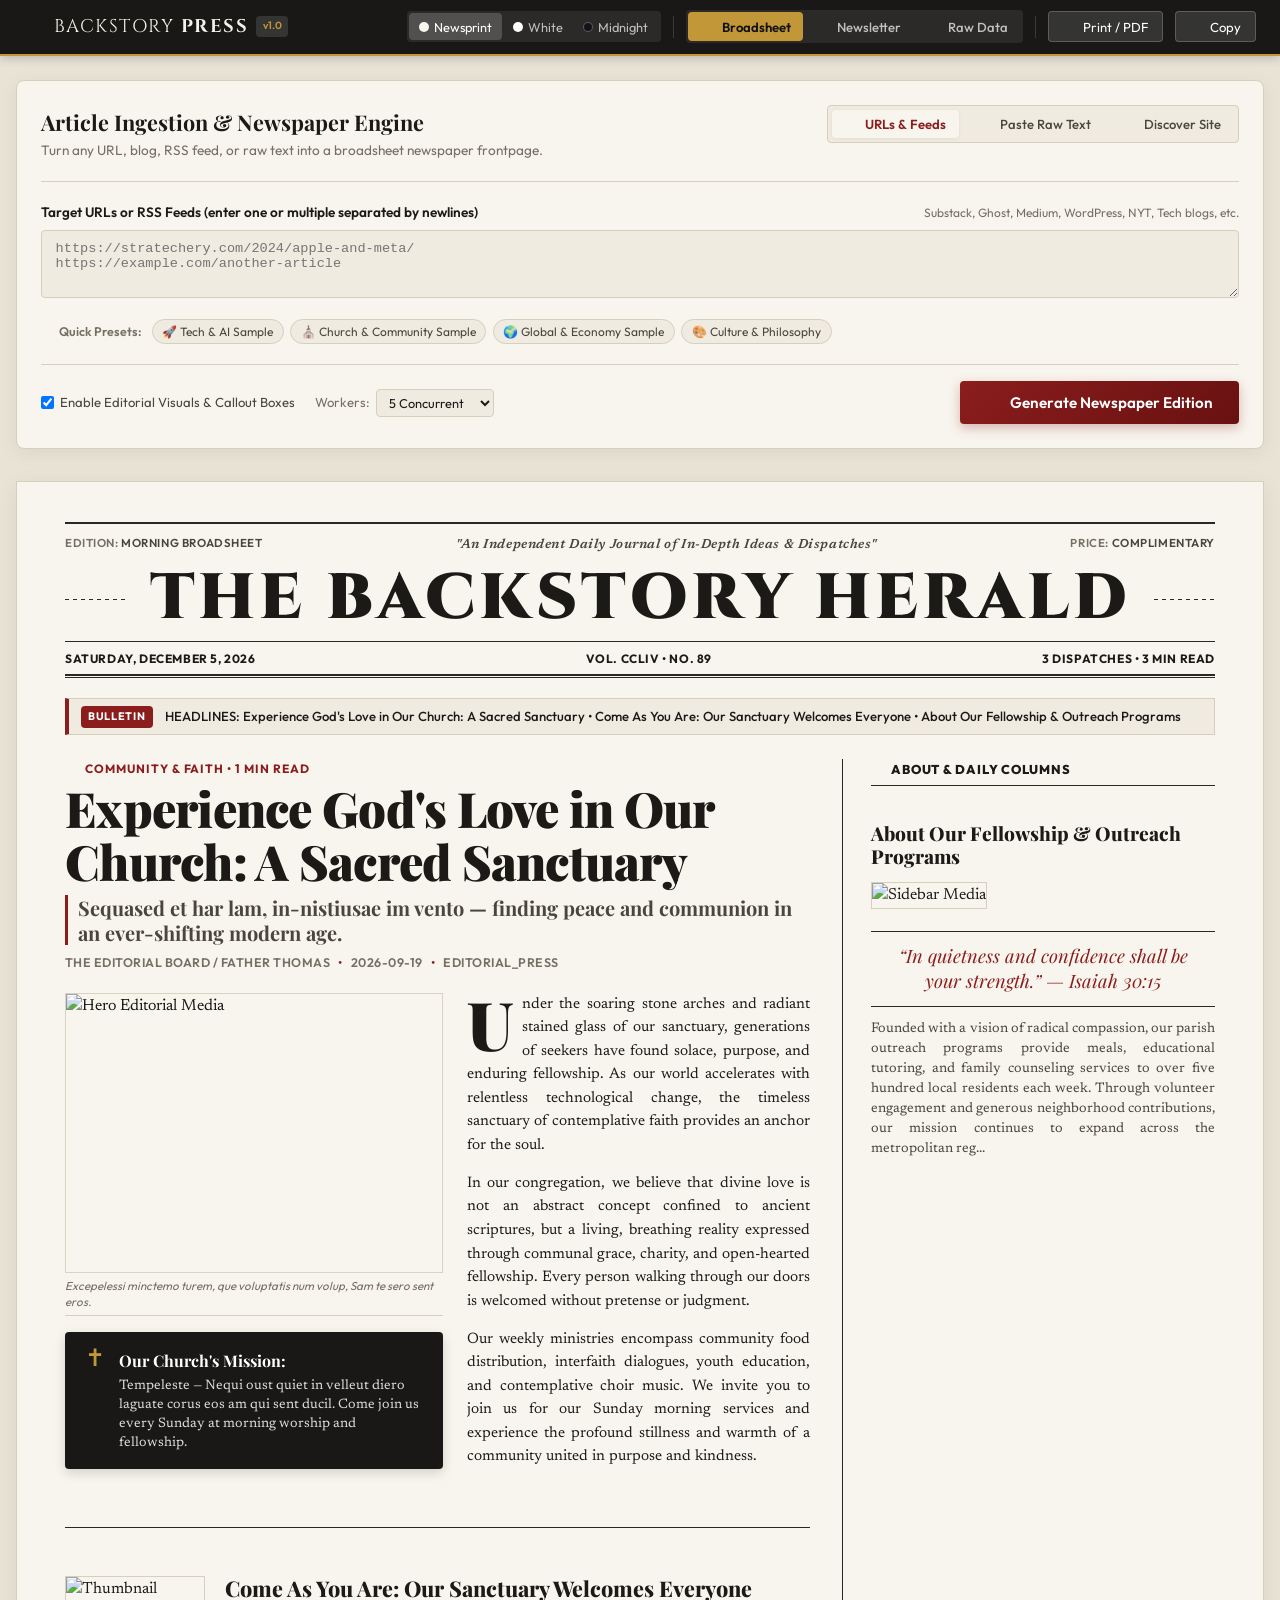
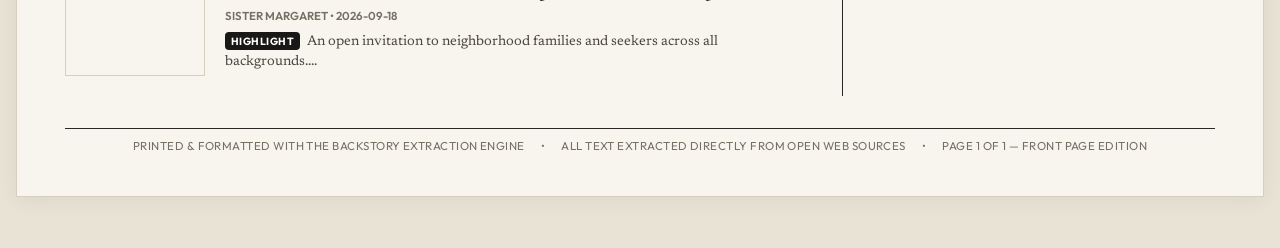
==== static/index.html @ 199c57a1 "feat: add interactive Newspaper Broadsheet & Newsletter frontend UI" ====
<!DOCTYPE html>
<html lang="en">
<head>
    <meta charset="UTF-8">
    <meta name="viewport" content="width=device-width, initial-scale=1.0">
    <title>The Backstory Chronicle — AI Newspaper & Newsletter Frontpage</title>
    
    <!-- Google Fonts for authentic broadsheet typography -->
    <link rel="preconnect" href="https://fonts.googleapis.com">
    <link rel="preconnect" href="https://fonts.gstatic.com" crossorigin>
    <link href="https://fonts.googleapis.com/css2?family=Cinzel:wght@700;900&family=Frank+Ruhl+Libre:wght@400;500;700;900&family=Newsreader:ital,opsz,wght@0,6..72,400;0,6..72,600;0,6..72,700;1,6..72,400;1,6..72,600&family=Outfit:wght@300;400;500;600;700&family=Playfair+Display:ital,wght@0,600;0,700;0,900;1,400;1,700&display=swap" rel="stylesheet">
    
    <!-- Lucide Icons -->
    <script src="https://unpkg.com/lucide@latest"></script>
    <link rel="stylesheet" href="/static/style.css">
</head>
<body class="theme-newsprint" id="appBody">

    <!-- Top Command & Settings Bar -->
    <header class="app-toolbar no-print">
        <div class="toolbar-container">
            <div class="brand">
                <i data-lucide="newspaper" class="brand-icon"></i>
                <span class="brand-title">BACKSTORY <strong>PRESS</strong></span>
                <span class="brand-badge">v1.0</span>
            </div>

            <div class="toolbar-actions">
                <!-- Theme selector -->
                <div class="theme-picker">
                    <button type="button" class="theme-btn active" data-theme="theme-newsprint" title="Classic Newsprint (Warm Paper)">
                        <span class="theme-dot newsprint-dot"></span> Newsprint
                    </button>
                    <button type="button" class="theme-btn" data-theme="theme-editorial" title="Crisp White Editorial">
                        <span class="theme-dot white-dot"></span> White
                    </button>
                    <button type="button" class="theme-btn" data-theme="theme-midnight" title="Midnight Dark Mode">
                        <span class="theme-dot dark-dot"></span> Midnight
                    </button>
                </div>

                <div class="divider-v"></div>

                <!-- View Mode Switcher -->
                <div class="view-switch-group">
                    <button type="button" class="view-tab-btn active" data-view="newspaper">
                        <i data-lucide="layout-grid"></i> Broadsheet
                    </button>
                    <button type="button" class="view-tab-btn" data-view="newsletter">
                        <i data-lucide="mail"></i> Newsletter
                    </button>
                    <button type="button" class="view-tab-btn" data-view="raw">
                        <i data-lucide="code-2"></i> Raw Data
                    </button>
                </div>

                <div class="divider-v"></div>

                <!-- Action buttons -->
                <button type="button" class="action-btn" id="printPdfBtn" title="Print or Save as PDF">
                    <i data-lucide="printer"></i> <span>Print / PDF</span>
                </button>
                <button type="button" class="action-btn" id="copyNewsletterBtn" title="Copy Newsletter HTML / Text">
                    <i data-lucide="copy"></i> <span>Copy</span>
                </button>
            </div>
        </div>
    </header>

    <!-- Main Container -->
    <main class="main-wrapper">

        <!-- Input & Control Panel -->
        <section class="input-panel no-print" id="inputPanel">
            <div class="panel-card">
                <div class="panel-header">
                    <div class="panel-title-wrap">
                        <i data-lucide="sparkles" class="accent-sparkle"></i>
                        <h2>Article Ingestion & Newspaper Engine</h2>
                        <span class="panel-subtitle">Turn any URL, blog, RSS feed, or raw text into a broadsheet newspaper frontpage.</span>
                    </div>

                    <!-- Input Mode Tabs -->
                    <div class="input-tabs">
                        <button type="button" class="input-tab active" data-input-mode="urls">
                            <i data-lucide="globe"></i> URLs & Feeds
                        </button>
                        <button type="button" class="input-tab" data-input-mode="raw">
                            <i data-lucide="file-text"></i> Paste Raw Text
                        </button>
                        <button type="button" class="input-tab" data-input-mode="site">
                            <i data-lucide="compass"></i> Discover Site
                        </button>
                    </div>
                </div>

                <!-- Tab 1: URLs & Feeds -->
                <div class="tab-content active" id="inputTab-urls">
                    <div class="url-input-box">
                        <label for="urlInput" class="form-label">
                            <span>Target URLs or RSS Feeds (enter one or multiple separated by newlines)</span>
                            <span class="label-hint">Substack, Ghost, Medium, WordPress, NYT, Tech blogs, etc.</span>
                        </label>
                        <textarea id="urlInput" rows="3" placeholder="https://stratechery.com/2024/apple-and-meta/&#10;https://example.com/another-article" class="form-textarea font-mono"></textarea>
                    </div>

                    <!-- Quick Sample Presets -->
                    <div class="presets-row">
                        <span class="presets-label"><i data-lucide="zap"></i> Quick Presets:</span>
                        <div class="preset-chips">
                            <button type="button" class="preset-chip" data-preset="tech">
                                🚀 Tech & AI Sample
                            </button>
                            <button type="button" class="preset-chip" data-preset="church">
                                ⛪ Church & Community Sample
                            </button>
                            <button type="button" class="preset-chip" data-preset="world">
                                🌍 Global & Economy Sample
                            </button>
                            <button type="button" class="preset-chip" data-preset="culture">
                                🎨 Culture & Philosophy
                            </button>
                        </div>
                    </div>
                </div>

                <!-- Tab 2: Raw Text Ingestion -->
                <div class="tab-content" id="inputTab-raw">
                    <div class="raw-fields-grid">
                        <div class="form-group">
                            <label for="rawTitle" class="form-label">Article Headline</label>
                            <input type="text" id="rawTitle" class="form-input" placeholder="e.g. Experience God's Love in Our Church: A New Beginning">
                        </div>
                        <div class="form-group">
                            <label for="rawAuthor" class="form-label">Author / Byline</label>
                            <input type="text" id="rawAuthor" class="form-input" placeholder="e.g. Elena Rostova / The Wire">
                        </div>
                    </div>
                    <div class="form-group">
                        <label for="rawBody" class="form-label">Article Body / Text Collected</label>
                        <textarea id="rawBody" rows="5" placeholder="Paste your collected text, draft, transcript, or newsletter excerpt here..." class="form-textarea"></textarea>
                    </div>
                </div>

                <!-- Tab 3: Site Discovery -->
                <div class="tab-content" id="inputTab-site">
                    <div class="form-group">
                        <label for="siteUrlInput" class="form-label">
                            <span>Blog, Publication, or News Homepage URL</span>
                            <span class="label-hint">We'll automatically discover all articles via RSS or homepage links.</span>
                        </label>
                        <div class="input-with-button">
                            <input type="url" id="siteUrlInput" class="form-input" placeholder="https://news.ycombinator.com or https://techcrunch.com">
                            <select id="siteTypeSelect" class="form-select">
                                <option value="website">Direct Website Scan</option>
                                <option value="rss">RSS / Atom Feed</option>
                            </select>
                        </div>
                    </div>
                </div>

                <!-- Processing Footer Bar -->
                <div class="panel-footer">
                    <div class="footer-options">
                        <label class="checkbox-label" title="Extract hero and illustration elements for layout">
                            <input type="checkbox" id="generateVisualsCheck" checked>
                            <span>Enable Editorial Visuals &amp; Callout Boxes</span>
                        </label>
                        <label class="checkbox-label" title="Use concurrent fetching workers">
                            <span class="opt-label">Workers:</span>
                            <select id="concurrencySelect" class="form-select-sm">
                                <option value="3">3 Concurrent</option>
                                <option value="5" selected>5 Concurrent</option>
                                <option value="10">10 Concurrent</option>
                            </select>
                        </label>
                    </div>

                    <button type="button" class="btn-primary" id="processBtn">
                        <i data-lucide="play" class="btn-icon"></i>
                        <span>Generate Newspaper Edition</span>
                    </button>
                </div>

                <!-- Progress / Status Bar -->
                <div class="progress-container" id="progressContainer" style="display: none;">
                    <div class="progress-bar-wrap">
                        <div class="progress-bar-fill" id="progressBarFill"></div>
                    </div>
                    <div class="progress-status">
                        <span id="progressStatusText"><i data-lucide="loader-2" class="spin"></i> Fetching and extracting articles...</span>
                        <span id="progressPercentText" class="font-mono">0%</span>
                    </div>
                </div>
            </div>
        </section>

        <!-- Dynamic Output Container -->
        <div id="outputContainer">

            <!-- VIEW 1: NEWSPAPER BROADSHEET (Default) -->
            <section class="newspaper-page" id="newspaperView">

                <!-- Masthead / Header -->
                <header class="newspaper-masthead">
                    <div class="masthead-top-rule"></div>
                    
                    <div class="masthead-meta-top">
                        <div class="meta-item">
                            <span class="label">EDITION:</span> <span id="mastheadEdition">MORNING BROADSHEET</span>
                        </div>
                        <div class="meta-item center-quote">
                            <span id="mastheadMotto">"An Independent Daily Journal of In-Depth Ideas &amp; Dispatches"</span>
                        </div>
                        <div class="meta-item text-right">
                            <span class="label">PRICE:</span> <span>COMPLIMENTARY</span>
                        </div>
                    </div>

                    <div class="masthead-title-wrap">
                        <div class="masthead-side-ornament left"></div>
                        <h1 class="masthead-title" id="mastheadTitle">THE BACKSTORY HERALD</h1>
                        <div class="masthead-side-ornament right"></div>
                    </div>

                    <div class="masthead-meta-bottom">
                        <div class="meta-left">
                            <span id="currentDateDisplay">SATURDAY, SEPTEMBER 19, 2026</span>
                        </div>
                        <div class="meta-center">
                            <span>VOL. CCLIV • NO. 89</span>
                        </div>
                        <div class="meta-right">
                            <span id="articleCountBadge">3 DISPATCHES</span> • <span id="readingTimeDisplay">6 MIN READ</span>
                        </div>
                    </div>

                    <div class="masthead-bottom-double-rule"></div>
                </header>

                <!-- News Ticker / Lead Flash Bar -->
                <div class="ticker-bar" id="newsTickerBar">
                    <span class="ticker-tag">BULLETIN</span>
                    <div class="ticker-content" id="tickerText">
                        AI content extraction pipeline ready • Multi-strategy fallbacks active • Substack, Ghost, Trafilatura &amp; BS4 enabled.
                    </div>
                </div>

                <!-- Newspaper Grid Layout (Inspired by User Broadhseet Reference) -->
                <div class="broadsheet-grid" id="broadsheetGrid">
                    <!-- Dynamic broadsheet content inserted via JS -->
                </div>

                <!-- Newspaper Footer -->
                <footer class="newspaper-footer">
                    <div class="footer-rule"></div>
                    <div class="footer-content">
                        <span>Printed &amp; Formatted with the Backstory Extraction Engine</span>
                        <span>•</span>
                        <span>All text extracted directly from open web sources</span>
                        <span>•</span>
                        <span>Page 1 of 1 — Front Page Edition</span>
                    </div>
                </footer>
            </section>

            <!-- VIEW 2: NEWSLETTER VIEW (Modern Substack / Morning Brew Style) -->
            <section class="newsletter-page" id="newsletterView" style="display: none;">
                <div class="newsletter-card">
                    <header class="newsletter-header">
                        <div class="newsletter-badge">THE DAILY NEWSLETTER BRIEF</div>
                        <h1 class="newsletter-title" id="newsletterMastheadTitle">Backstory Morning Dispatch</h1>
                        <p class="newsletter-date" id="newsletterDateDisplay">September 19, 2026 • Curated Executive Edition</p>
                        <div class="newsletter-divider"></div>
                    </header>

                    <!-- Newsletter Executive Summary Box -->
                    <div class="newsletter-exec-summary" id="newsletterExecSummary">
                        <h3><i data-lucide="zap"></i> Executive Takeaways</h3>
                        <ul id="execSummaryList">
                            <li>Multi-article synthesis formatted for high-efficiency reading.</li>
                            <li>Instant access to primary text sources and author perspectives.</li>
                        </ul>
                    </div>

                    <!-- Newsletter Articles List -->
                    <div class="newsletter-articles" id="newsletterArticlesList">
                        <!-- Dynamic newsletter items inserted via JS -->
                    </div>
                </div>
            </section>

            <!-- VIEW 3: RAW DATA / DEVELOPER VIEW -->
            <section class="raw-data-page" id="rawDataView" style="display: none;">
                <div class="raw-card">
                    <div class="raw-header">
                        <div class="raw-title-wrap">
                            <i data-lucide="database"></i>
                            <h3>Extracted JSON Payload &amp; Telemetry</h3>
                        </div>
                        <button type="button" class="btn-sm" id="copyJsonBtn">
                            <i data-lucide="clipboard"></i> Copy JSON
                        </button>
                    </div>
                    <pre class="json-display" id="rawJsonDisplay"><code>// Run extraction to see JSON output</code></pre>
                </div>
            </section>

        </div>
    </main>

    <!-- Focused Article Reading Modal -->
    <div class="reader-modal-overlay" id="readerModal" style="display: none;">
        <div class="reader-modal-card">
            <header class="reader-modal-header">
                <div class="reader-tags">
                    <span class="badge badge-category" id="modalCategory">General</span>
                    <span class="badge badge-source" id="modalSourceBadge">Direct</span>
                </div>
                <div class="reader-controls">
                    <button type="button" class="icon-btn" id="ttsAudioBtn" title="Listen to Article (Audio)">
                        <i data-lucide="volume-2"></i>
                    </button>
                    <button type="button" class="icon-btn" id="zoomInBtn" title="Increase Font Size">
                        <i data-lucide="type"></i>+
                    </button>
                    <button type="button" class="icon-btn" id="closeReaderBtn" title="Close">
                        <i data-lucide="x"></i>
                    </button>
                </div>
            </header>

            <div class="reader-modal-body" id="readerModalContent">
                <h1 class="reader-title" id="modalTitle">Article Headline</h1>
                <div class="reader-byline" id="modalByline">By Author • Published Date</div>
                <div class="reader-divider"></div>
                <div class="reader-prose" id="modalText">
                    Article text goes here...
                </div>
            </div>

            <footer class="reader-modal-footer">
                <a href="#" target="_blank" rel="noopener noreferrer" class="source-link" id="modalOriginalLink">
                    <i data-lucide="external-link"></i> View Original Source
                </a>
                <button type="button" class="btn-secondary" id="modalCopyBtn">
                    <i data-lucide="copy"></i> Copy Article Text
                </button>
            </footer>
        </div>
    </div>

    <!-- Toast Notifications -->
    <div class="toast-container" id="toastContainer"></div>

    <script src="/static/app.js"></script>
    <script>
        // Initialize Lucide icons
        lucide.createIcons();
    </script>
</body>
</html>
---- static/style.css ----
/* ==========================================================================
   THE BACKSTORY CHRONICLE — STYLESHEET
   Authentic Broadsheet Newspaper & Newsletter Presentation Engine
   ========================================================================== */

:root {
    /* Color Tokens - Newsprint Warm Theme (Default) */
    --bg-page: #e8e3d5;
    --bg-paper: #f8f5ee;
    --bg-paper-alt: #f0ebe0;
    --ink-primary: #1c1a17;
    --ink-secondary: #4a463f;
    --ink-muted: #756f64;
    --ink-accent: #8b1d1d; /* Editorial Crimson */
    --rule-color: #2b2723;
    --rule-light: #d6cfbe;
    --box-dark-bg: #191816;
    --box-dark-text: #f5f2eb;
    --accent-gold: #c29738;
    --card-shadow: 0 4px 20px rgba(0, 0, 0, 0.06);
    --border-radius-sm: 4px;
    --border-radius-md: 8px;
    --border-radius-lg: 12px;

    /* Fonts */
    --font-masthead: 'Cinzel', 'Playfair Display', Georgia, serif;
    --font-headline: 'Playfair Display', 'Frank Ruhl Libre', Georgia, serif;
    --font-editorial: 'Newsreader', 'Georgia', serif;
    --font-sans: 'Outfit', -apple-system, BlinkMacSystemFont, sans-serif;
    --font-mono: ui-monospace, SFMono-Regular, Menlo, Monaco, Consolas, monospace;
}

/* Theme: Crisp Editorial White */
body.theme-editorial {
    --bg-page: #f0f2f5;
    --bg-paper: #ffffff;
    --bg-paper-alt: #f8f9fa;
    --ink-primary: #0f172a;
    --ink-secondary: #334155;
    --ink-muted: #64748b;
    --ink-accent: #b91c1c;
    --rule-color: #0f172a;
    --rule-light: #e2e8f0;
    --box-dark-bg: #0f172a;
    --box-dark-text: #ffffff;
    --accent-gold: #d97706;
}

/* Theme: Midnight Dark Mode */
body.theme-midnight {
    --bg-page: #0b0c10;
    --bg-paper: #14161d;
    --bg-paper-alt: #1c1e26;
    --ink-primary: #f1f5f9;
    --ink-secondary: #cbd5e1;
    --ink-muted: #94a3b8;
    --ink-accent: #f87171;
    --rule-color: #475569;
    --rule-light: #2d3342;
    --box-dark-bg: #090a0f;
    --box-dark-text: #f8fafc;
    --accent-gold: #fbbf24;
}

/* Base Reset */
*, *::before, *::after {
    box-sizing: border-box;
    margin: 0;
    padding: 0;
}

body {
    font-family: var(--font-editorial);
    background-color: var(--bg-page);
    color: var(--ink-primary);
    line-height: 1.6;
    -webkit-font-smoothing: antialiased;
    min-height: 100vh;
    transition: background-color 0.25s ease, color 0.25s ease;
}

/* ==========================================================================
   APP TOOLBAR & NAVIGATION
   ========================================================================== */
.app-toolbar {
    background-color: var(--box-dark-bg);
    color: var(--box-dark-text);
    padding: 0.65rem 1.5rem;
    position: sticky;
    top: 0;
    z-index: 1000;
    box-shadow: 0 2px 10px rgba(0, 0, 0, 0.2);
    border-bottom: 2px solid var(--accent-gold);
}

.toolbar-container {
    max-width: 1400px;
    margin: 0 auto;
    display: flex;
    align-items: center;
    justify-content: space-between;
    flex-wrap: wrap;
    gap: 1rem;
}

.brand {
    display: flex;
    align-items: center;
    gap: 0.5rem;
}

.brand-icon {
    width: 22px;
    height: 22px;
    color: var(--accent-gold);
}

.brand-title {
    font-family: var(--font-masthead);
    font-size: 1.15rem;
    letter-spacing: 0.08em;
}

.brand-badge {
    font-family: var(--font-sans);
    font-size: 0.65rem;
    background-color: rgba(255, 255, 255, 0.12);
    padding: 0.15rem 0.4rem;
    border-radius: var(--border-radius-sm);
    color: var(--accent-gold);
    font-weight: 600;
}

.toolbar-actions {
    display: flex;
    align-items: center;
    gap: 0.75rem;
    flex-wrap: wrap;
}

.divider-v {
    width: 1px;
    height: 22px;
    background-color: rgba(255, 255, 255, 0.15);
}

/* Theme picker */
.theme-picker {
    display: flex;
    background-color: rgba(255, 255, 255, 0.08);
    border-radius: var(--border-radius-sm);
    padding: 2px;
}

.theme-btn {
    display: flex;
    align-items: center;
    gap: 5px;
    background: transparent;
    border: none;
    color: rgba(255, 255, 255, 0.7);
    padding: 0.35rem 0.65rem;
    font-size: 0.8rem;
    font-family: var(--font-sans);
    cursor: pointer;
    border-radius: var(--border-radius-sm);
    transition: all 0.2s ease;
}

.theme-btn.active, .theme-btn:hover {
    background-color: rgba(255, 255, 255, 0.18);
    color: #ffffff;
}

.theme-dot {
    width: 10px;
    height: 10px;
    border-radius: 50%;
    border: 1px solid rgba(255, 255, 255, 0.3);
}
.newsprint-dot { background-color: #f8f5ee; }
.white-dot { background-color: #ffffff; }
.dark-dot { background-color: #121316; }

/* View switcher */
.view-switch-group {
    display: flex;
    background-color: rgba(255, 255, 255, 0.08);
    border-radius: var(--border-radius-sm);
    padding: 2px;
}

.view-tab-btn {
    display: flex;
    align-items: center;
    gap: 6px;
    background: transparent;
    border: none;
    color: rgba(255, 255, 255, 0.7);
    padding: 0.4rem 0.8rem;
    font-size: 0.82rem;
    font-family: var(--font-sans);
    font-weight: 500;
    cursor: pointer;
    border-radius: var(--border-radius-sm);
    transition: all 0.2s ease;
}

.view-tab-btn i {
    width: 15px;
    height: 15px;
}

.view-tab-btn.active, .view-tab-btn:hover {
    background-color: var(--accent-gold);
    color: #111111;
    font-weight: 600;
}

.action-btn {
    display: flex;
    align-items: center;
    gap: 6px;
    background-color: rgba(255, 255, 255, 0.12);
    border: 1px solid rgba(255, 255, 255, 0.2);
    color: #ffffff;
    padding: 0.4rem 0.85rem;
    font-size: 0.82rem;
    font-family: var(--font-sans);
    border-radius: var(--border-radius-sm);
    cursor: pointer;
    transition: all 0.2s ease;
}

.action-btn:hover {
    background-color: rgba(255, 255, 255, 0.25);
}

.action-btn i {
    width: 15px;
    height: 15px;
}

/* ==========================================================================
   MAIN WRAPPER & INPUT CONTROL PANEL
   ========================================================================== */
.main-wrapper {
    max-width: 1400px;
    margin: 1.5rem auto;
    padding: 0 1rem;
}

.input-panel {
    margin-bottom: 2rem;
}

.panel-card {
    background-color: var(--bg-paper);
    border: 1px solid var(--rule-light);
    box-shadow: var(--card-shadow);
    border-radius: var(--border-radius-md);
    padding: 1.5rem;
}

.panel-header {
    display: flex;
    justify-content: space-between;
    align-items: flex-start;
    flex-wrap: wrap;
    gap: 1rem;
    border-bottom: 1px solid var(--rule-light);
    padding-bottom: 1rem;
    margin-bottom: 1.25rem;
}

.panel-title-wrap {
    flex: 1;
    min-width: 280px;
}

.panel-title-wrap h2 {
    font-family: var(--font-headline);
    font-size: 1.35rem;
    font-weight: 700;
    color: var(--ink-primary);
    display: flex;
    align-items: center;
    gap: 0.4rem;
}

.accent-sparkle {
    width: 20px;
    height: 20px;
    color: var(--ink-accent);
}

.panel-subtitle {
    font-family: var(--font-sans);
    font-size: 0.85rem;
    color: var(--ink-muted);
}

/* Input mode tabs */
.input-tabs {
    display: flex;
    gap: 0.5rem;
    background-color: var(--bg-paper-alt);
    padding: 4px;
    border-radius: var(--border-radius-sm);
    border: 1px solid var(--rule-light);
}

.input-tab {
    display: flex;
    align-items: center;
    gap: 6px;
    background: transparent;
    border: none;
    padding: 0.4rem 0.8rem;
    font-family: var(--font-sans);
    font-size: 0.82rem;
    font-weight: 500;
    color: var(--ink-secondary);
    border-radius: var(--border-radius-sm);
    cursor: pointer;
    transition: all 0.2s ease;
}

.input-tab i {
    width: 14px;
    height: 14px;
}

.input-tab.active {
    background-color: var(--bg-paper);
    color: var(--ink-accent);
    font-weight: 600;
    box-shadow: 0 1px 4px rgba(0, 0, 0, 0.06);
}

.tab-content {
    display: none;
}
.tab-content.active {
    display: block;
    animation: fadeIn 0.3s ease;
}

@keyframes fadeIn {
    from { opacity: 0; transform: translateY(4px); }
    to { opacity: 1; transform: translateY(0); }
}

/* Forms */
.form-group {
    margin-bottom: 1rem;
}

.form-label {
    display: flex;
    justify-content: space-between;
    align-items: center;
    font-family: var(--font-sans);
    font-size: 0.85rem;
    font-weight: 600;
    color: var(--ink-primary);
    margin-bottom: 0.4rem;
}

.label-hint {
    font-size: 0.75rem;
    font-weight: normal;
    color: var(--ink-muted);
}

.form-input, .form-textarea, .form-select {
    width: 100%;
    padding: 0.65rem 0.85rem;
    border: 1px solid var(--rule-light);
    background-color: var(--bg-paper-alt);
    color: var(--ink-primary);
    border-radius: var(--border-radius-sm);
    font-family: var(--font-editorial);
    font-size: 0.95rem;
    transition: border-color 0.2s, box-shadow 0.2s;
}

.form-input:focus, .form-textarea:focus, .form-select:focus {
    outline: none;
    border-color: var(--ink-accent);
    box-shadow: 0 0 0 2px rgba(139, 29, 29, 0.15);
}

.font-mono {
    font-family: var(--font-mono) !important;
    font-size: 0.85rem !important;
}

.raw-fields-grid {
    display: grid;
    grid-template-columns: 2fr 1fr;
    gap: 1rem;
}

@media (max-width: 640px) {
    .raw-fields-grid { grid-template-columns: 1fr; }
}

.input-with-button {
    display: flex;
    gap: 0.5rem;
}

.input-with-button .form-select {
    width: auto;
    min-width: 180px;
    font-family: var(--font-sans);
    font-size: 0.85rem;
}

/* Presets Row */
.presets-row {
    display: flex;
    align-items: center;
    gap: 0.6rem;
    margin-top: 0.75rem;
    flex-wrap: wrap;
}

.presets-label {
    display: flex;
    align-items: center;
    gap: 4px;
    font-family: var(--font-sans);
    font-size: 0.78rem;
    font-weight: 600;
    color: var(--ink-muted);
}

.presets-label i {
    width: 14px;
    height: 14px;
    color: var(--accent-gold);
}

.preset-chips {
    display: flex;
    gap: 0.4rem;
    flex-wrap: wrap;
}

.preset-chip {
    background-color: var(--bg-paper-alt);
    border: 1px solid var(--rule-light);
    color: var(--ink-secondary);
    padding: 0.25rem 0.6rem;
    border-radius: 100px;
    font-family: var(--font-sans);
    font-size: 0.75rem;
    cursor: pointer;
    transition: all 0.2s;
}

.preset-chip:hover {
    background-color: var(--ink-accent);
    color: #ffffff;
    border-color: var(--ink-accent);
}

/* Panel Footer */
.panel-footer {
    display: flex;
    justify-content: space-between;
    align-items: center;
    flex-wrap: wrap;
    gap: 1rem;
    margin-top: 1.25rem;
    padding-top: 1rem;
    border-top: 1px solid var(--rule-light);
}

.footer-options {
    display: flex;
    align-items: center;
    gap: 1.25rem;
    flex-wrap: wrap;
}

.checkbox-label {
    display: flex;
    align-items: center;
    gap: 6px;
    font-family: var(--font-sans);
    font-size: 0.82rem;
    color: var(--ink-secondary);
    cursor: pointer;
}

.opt-label {
    font-family: var(--font-sans);
    font-size: 0.82rem;
    color: var(--ink-muted);
}

.form-select-sm {
    padding: 0.25rem 0.5rem;
    font-family: var(--font-sans);
    font-size: 0.8rem;
    border-radius: var(--border-radius-sm);
    border: 1px solid var(--rule-light);
    background-color: var(--bg-paper-alt);
    color: var(--ink-primary);
}

.btn-primary {
    display: inline-flex;
    align-items: center;
    gap: 8px;
    background: linear-gradient(135deg, var(--ink-accent) 0%, #681111 100%);
    color: #ffffff;
    border: none;
    padding: 0.75rem 1.6rem;
    font-family: var(--font-sans);
    font-size: 0.95rem;
    font-weight: 600;
    border-radius: var(--border-radius-sm);
    cursor: pointer;
    box-shadow: 0 4px 12px rgba(139, 29, 29, 0.3);
    transition: all 0.2s ease;
}

.btn-primary:hover {
    transform: translateY(-1px);
    box-shadow: 0 6px 16px rgba(139, 29, 29, 0.4);
}

.btn-primary:active {
    transform: translateY(1px);
}

.btn-icon {
    width: 17px;
    height: 17px;
}

/* Progress bar */
.progress-container {
    margin-top: 1rem;
    padding-top: 1rem;
    border-top: 1px dashed var(--rule-light);
}

.progress-bar-wrap {
    width: 100%;
    height: 6px;
    background-color: var(--bg-paper-alt);
    border-radius: 100px;
    overflow: hidden;
    margin-bottom: 0.5rem;
}

.progress-bar-fill {
    height: 100%;
    width: 0%;
    background: linear-gradient(90deg, var(--accent-gold), var(--ink-accent));
    transition: width 0.3s ease;
}

.progress-status {
    display: flex;
    justify-content: space-between;
    font-family: var(--font-sans);
    font-size: 0.8rem;
    color: var(--ink-secondary);
}

.spin {
    animation: spin 1.2s linear infinite;
    display: inline-block;
}

@keyframes spin {
    from { transform: rotate(0deg); }
    to { transform: rotate(360deg); }
}

/* ==========================================================================
   VIEW 1: NEWSPAPER BROADSHEET LAYOUT
   ========================================================================== */
.newspaper-page {
    background-color: var(--bg-paper);
    padding: 2.5rem 3rem;
    box-shadow: var(--card-shadow);
    border: 1px solid var(--rule-light);
    margin-bottom: 3rem;
    min-height: 800px;
}

@media (max-width: 768px) {
    .newspaper-page { padding: 1.5rem 1rem; }
}

/* Masthead Header */
.masthead-top-rule {
    height: 2px;
    background-color: var(--rule-color);
    margin-bottom: 0.4rem;
}

.masthead-meta-top {
    display: flex;
    justify-content: space-between;
    font-family: var(--font-sans);
    font-size: 0.72rem;
    font-weight: 600;
    letter-spacing: 0.05em;
    color: var(--ink-secondary);
    padding: 0.2rem 0;
}

.masthead-meta-top .label {
    color: var(--ink-muted);
}

.center-quote {
    font-style: italic;
    font-family: var(--font-editorial);
    font-size: 0.82rem;
}

.masthead-title-wrap {
    display: flex;
    align-items: center;
    justify-content: center;
    position: relative;
    padding: 0.5rem 0;
}

.masthead-side-ornament {
    flex: 1;
    height: 1px;
    background: repeating-linear-gradient(
        90deg,
        var(--rule-color),
        var(--rule-color) 4px,
        transparent 4px,
        transparent 8px
    );
}

.masthead-title {
    font-family: var(--font-masthead);
    font-size: clamp(2.2rem, 5vw, 4.2rem);
    font-weight: 900;
    letter-spacing: 0.06em;
    text-transform: uppercase;
    text-align: center;
    color: var(--ink-primary);
    padding: 0 1.5rem;
    line-height: 1.05;
}

.masthead-meta-bottom {
    display: flex;
    justify-content: space-between;
    align-items: center;
    font-family: var(--font-sans);
    font-size: 0.75rem;
    font-weight: 700;
    letter-spacing: 0.05em;
    color: var(--ink-primary);
    padding: 0.4rem 0;
    border-top: 1px solid var(--rule-color);
    text-transform: uppercase;
}

.masthead-bottom-double-rule {
    height: 4px;
    border-top: 2px solid var(--rule-color);
    border-bottom: 1px solid var(--rule-color);
    margin-bottom: 1.25rem;
}

/* Ticker Bar */
.ticker-bar {
    display: flex;
    align-items: center;
    gap: 0.75rem;
    background-color: var(--bg-paper-alt);
    border: 1px solid var(--rule-light);
    border-left: 4px solid var(--ink-accent);
    padding: 0.4rem 0.75rem;
    font-family: var(--font-sans);
    font-size: 0.82rem;
    margin-bottom: 1.5rem;
}

.ticker-tag {
    background-color: var(--ink-accent);
    color: #ffffff;
    font-weight: 700;
    font-size: 0.68rem;
    padding: 0.15rem 0.45rem;
    border-radius: var(--border-radius-sm);
    letter-spacing: 0.06em;
}

.ticker-content {
    color: var(--ink-primary);
    font-weight: 500;
    overflow: hidden;
    white-space: nowrap;
    text-overflow: ellipsis;
}

/* ==========================================================================
   BROADSHEET EDITORIAL GRID (Inspired by User Image)
   ========================================================================== */
.broadsheet-grid {
    display: grid;
    grid-template-columns: 2fr 1fr;
    gap: 2rem;
    position: relative;
}

@media (max-width: 960px) {
    .broadsheet-grid { grid-template-columns: 1fr; }
}

/* Main Broadhseet Left Column */
.broadsheet-main {
    display: flex;
    flex-direction: column;
    gap: 1.75rem;
}

/* Lead Story Styling (Direct match to reference image) */
.lead-story {
    padding-bottom: 1.5rem;
    border-bottom: 1px solid var(--rule-color);
}

.lead-kicker {
    font-family: var(--font-sans);
    font-size: 0.75rem;
    font-weight: 700;
    letter-spacing: 0.08em;
    text-transform: uppercase;
    color: var(--ink-accent);
    margin-bottom: 0.25rem;
    display: flex;
    align-items: center;
    gap: 6px;
}

.lead-headline {
    font-family: var(--font-headline);
    font-size: clamp(2.2rem, 3.8vw, 3.4rem);
    font-weight: 900;
    line-height: 1.08;
    color: var(--ink-primary);
    margin-bottom: 0.5rem;
    letter-spacing: -0.015em;
    cursor: pointer;
    transition: color 0.2s ease;
}

.lead-headline:hover {
    color: var(--ink-accent);
}

.lead-deck {
    font-family: var(--font-headline);
    font-size: 1.25rem;
    font-weight: 700;
    line-height: 1.25;
    color: var(--ink-secondary);
    margin-bottom: 0.5rem;
    border-left: 3px solid var(--ink-accent);
    padding-left: 0.6rem;
}

.story-byline-bar {
    display: flex;
    align-items: center;
    gap: 0.5rem;
    font-family: var(--font-sans);
    font-size: 0.78rem;
    font-weight: 600;
    color: var(--ink-muted);
    margin-bottom: 1.2rem;
    text-transform: uppercase;
    letter-spacing: 0.04em;
}

.byline-dot {
    color: var(--ink-accent);
}

/* Lead Content Split (Image + Columns) */
.lead-content-layout {
    display: grid;
    grid-template-columns: 1.1fr 1fr;
    gap: 1.5rem;
    margin-bottom: 1.25rem;
}

@media (max-width: 640px) {
    .lead-content-layout { grid-template-columns: 1fr; }
}

/* Columnar Text */
.editorial-text {
    font-size: 0.95rem;
    line-height: 1.55;
    color: var(--ink-primary);
    text-align: justify;
    hyphens: auto;
}

.editorial-text p {
    margin-bottom: 0.9rem;
}

/* Drop Cap (Classic newspaper initial) */
.editorial-text.drop-cap p:first-of-type::first-letter {
    float: left;
    font-family: var(--font-headline);
    font-size: 4.2rem;
    line-height: 0.8;
    padding-top: 4px;
    padding-right: 8px;
    padding-bottom: 2px;
    font-weight: 900;
    color: var(--ink-primary);
}

/* Editorial Hero Photo / Illustration */
.editorial-media {
    margin-bottom: 1rem;
}

.editorial-media-img {
    width: 100%;
    height: 280px;
    object-fit: cover;
    display: block;
    filter: contrast(105%) grayscale(15%);
    border: 1px solid var(--rule-light);
}

.media-caption {
    font-family: var(--font-sans);
    font-size: 0.72rem;
    font-style: italic;
    color: var(--ink-muted);
    margin-top: 0.35rem;
    line-height: 1.35;
    border-bottom: 1px solid var(--rule-light);
    padding-bottom: 0.35rem;
}

/* Dark Editorial Mission / Callout Box (Exact match from reference image) */
.editorial-callout-box {
    background-color: var(--box-dark-bg);
    color: var(--box-dark-text);
    padding: 1rem 1.25rem;
    border-radius: var(--border-radius-sm);
    display: flex;
    align-items: flex-start;
    gap: 0.85rem;
    margin-top: 1rem;
    box-shadow: 0 4px 12px rgba(0,0,0,0.15);
}

.callout-icon-wrap {
    font-size: 1.5rem;
    color: var(--accent-gold);
    line-height: 1;
}

.callout-content h4 {
    font-family: var(--font-headline);
    font-size: 1rem;
    font-weight: 700;
    margin-bottom: 0.25rem;
    color: #ffffff;
}

.callout-content p {
    font-family: var(--font-editorial);
    font-size: 0.85rem;
    line-height: 1.4;
    color: rgba(255, 255, 255, 0.85);
}

/* Secondary Story (Bottom Broadside in reference image) */
.secondary-story-strip {
    display: grid;
    grid-template-columns: 140px 1fr;
    gap: 1.25rem;
    align-items: flex-start;
    padding: 1.25rem 0;
}

@media (max-width: 500px) {
    .secondary-story-strip { grid-template-columns: 1fr; }
}

.strip-thumbnail {
    width: 100%;
    height: 100px;
    object-fit: cover;
    border: 1px solid var(--rule-light);
}

.strip-content h3 {
    font-family: var(--font-headline);
    font-size: 1.35rem;
    font-weight: 800;
    line-height: 1.15;
    color: var(--ink-primary);
    margin-bottom: 0.35rem;
    cursor: pointer;
}

.strip-content h3:hover {
    color: var(--ink-accent);
}

.strip-byline {
    font-family: var(--font-sans);
    font-size: 0.72rem;
    font-weight: 600;
    color: var(--ink-muted);
    text-transform: uppercase;
    margin-bottom: 0.4rem;
}

.strip-highlight-tag {
    display: inline-block;
    background-color: var(--box-dark-bg);
    color: #ffffff;
    font-family: var(--font-sans);
    font-size: 0.65rem;
    font-weight: 700;
    padding: 0.1rem 0.35rem;
    border-radius: var(--border-radius-sm);
    margin-right: 0.3rem;
    text-transform: uppercase;
    letter-spacing: 0.05em;
}

.strip-text {
    font-size: 0.88rem;
    line-height: 1.45;
    color: var(--ink-secondary);
}

/* Right Broadsheet Column / Sidebar (Reference Image Right Panel) */
.broadsheet-sidebar {
    border-left: 1px solid var(--rule-color);
    padding-left: 1.75rem;
    display: flex;
    flex-direction: column;
    gap: 1.5rem;
}

@media (max-width: 960px) {
    .broadsheet-sidebar {
        border-left: none;
        border-top: 2px solid var(--rule-color);
        padding-left: 0;
        padding-top: 1.5rem;
    }
}

.sidebar-section-header {
    display: flex;
    align-items: center;
    gap: 6px;
    font-family: var(--font-sans);
    font-size: 0.8rem;
    font-weight: 800;
    letter-spacing: 0.06em;
    text-transform: uppercase;
    color: var(--ink-primary);
    border-bottom: 1px solid var(--rule-color);
    padding-bottom: 0.35rem;
    margin-bottom: 0.75rem;
}

.sidebar-story {
    padding-bottom: 1.25rem;
    border-bottom: 1px dashed var(--rule-light);
}

.sidebar-story:last-child {
    border-bottom: none;
}

.sidebar-story h4 {
    font-family: var(--font-headline);
    font-size: 1.2rem;
    font-weight: 800;
    line-height: 1.2;
    color: var(--ink-primary);
    margin-bottom: 0.35rem;
    cursor: pointer;
}

.sidebar-story h4:hover {
    color: var(--ink-accent);
}

.sidebar-story-img {
    width: 100%;
    height: 140px;
    object-fit: cover;
    margin: 0.5rem 0;
    border: 1px solid var(--rule-light);
}

.sidebar-story-text {
    font-size: 0.86rem;
    line-height: 1.45;
    color: var(--ink-secondary);
    text-align: justify;
}

.pull-quote {
    font-family: var(--font-headline);
    font-style: italic;
    font-size: 1.15rem;
    line-height: 1.35;
    color: var(--ink-accent);
    padding: 0.75rem 0.5rem;
    border-top: 1px solid var(--rule-color);
    border-bottom: 1px solid var(--rule-color);
    margin: 0.85rem 0;
    text-align: center;
}

/* Footer */
.newspaper-footer {
    margin-top: 2rem;
}

.footer-rule {
    height: 1px;
    background-color: var(--rule-color);
    margin-bottom: 0.5rem;
}

.footer-content {
    display: flex;
    justify-content: center;
    gap: 1rem;
    font-family: var(--font-sans);
    font-size: 0.72rem;
    color: var(--ink-muted);
    text-transform: uppercase;
    letter-spacing: 0.04em;
    flex-wrap: wrap;
}

/* ==========================================================================
   VIEW 2: MODERN NEWSLETTER DIGEST
   ========================================================================== */
.newsletter-page {
    max-width: 800px;
    margin: 0 auto;
}

.newsletter-card {
    background-color: var(--bg-paper);
    padding: 3rem 2.5rem;
    box-shadow: var(--card-shadow);
    border: 1px solid var(--rule-light);
    border-radius: var(--border-radius-md);
}

.newsletter-header {
    text-align: center;
    margin-bottom: 2rem;
}

.newsletter-badge {
    display: inline-block;
    background-color: var(--ink-accent);
    color: #ffffff;
    font-family: var(--font-sans);
    font-size: 0.7rem;
    font-weight: 700;
    padding: 0.2rem 0.6rem;
    border-radius: 100px;
    letter-spacing: 0.08em;
    margin-bottom: 0.6rem;
}

.newsletter-title {
    font-family: var(--font-headline);
    font-size: 2.4rem;
    font-weight: 900;
    color: var(--ink-primary);
    line-height: 1.15;
    margin-bottom: 0.4rem;
}

.newsletter-date {
    font-family: var(--font-sans);
    font-size: 0.85rem;
    color: var(--ink-muted);
}

.newsletter-divider {
    width: 60px;
    height: 3px;
    background-color: var(--accent-gold);
    margin: 1.25rem auto 0;
}

.newsletter-exec-summary {
    background-color: var(--bg-paper-alt);
    border-left: 4px solid var(--accent-gold);
    padding: 1.25rem;
    border-radius: 0 var(--border-radius-sm) var(--border-radius-sm) 0;
    margin-bottom: 2rem;
}

.newsletter-exec-summary h3 {
    font-family: var(--font-sans);
    font-size: 0.95rem;
    font-weight: 700;
    color: var(--ink-primary);
    display: flex;
    align-items: center;
    gap: 6px;
    margin-bottom: 0.6rem;
}

.newsletter-exec-summary ul {
    padding-left: 1.25rem;
    font-family: var(--font-editorial);
    font-size: 0.92rem;
    color: var(--ink-secondary);
    line-height: 1.5;
}

.newsletter-article-item {
    padding-bottom: 2rem;
    margin-bottom: 2rem;
    border-bottom: 1px solid var(--rule-light);
}

.newsletter-article-item:last-child {
    border-bottom: none;
    margin-bottom: 0;
    padding-bottom: 0;
}

.newsletter-category-pill {
    display: inline-block;
    background-color: var(--bg-paper-alt);
    border: 1px solid var(--rule-light);
    color: var(--ink-accent);
    font-family: var(--font-sans);
    font-size: 0.72rem;
    font-weight: 700;
    padding: 0.15rem 0.5rem;
    border-radius: var(--border-radius-sm);
    text-transform: uppercase;
    margin-bottom: 0.5rem;
}

.newsletter-item-title {
    font-family: var(--font-headline);
    font-size: 1.65rem;
    font-weight: 800;
    line-height: 1.2;
    color: var(--ink-primary);
    margin-bottom: 0.4rem;
    cursor: pointer;
}

.newsletter-item-title:hover {
    color: var(--ink-accent);
}

.newsletter-item-meta {
    font-family: var(--font-sans);
    font-size: 0.78rem;
    color: var(--ink-muted);
    margin-bottom: 0.85rem;
}

.newsletter-item-prose {
    font-size: 1rem;
    line-height: 1.6;
    color: var(--ink-secondary);
    margin-bottom: 1rem;
}

.newsletter-read-btn {
    display: inline-flex;
    align-items: center;
    gap: 4px;
    font-family: var(--font-sans);
    font-size: 0.82rem;
    font-weight: 600;
    color: var(--ink-accent);
    background: transparent;
    border: none;
    cursor: pointer;
    padding: 0;
}

.newsletter-read-btn:hover {
    text-decoration: underline;
}

/* ==========================================================================
   VIEW 3: RAW DATA VIEW
   ========================================================================== */
.raw-card {
    background-color: var(--bg-paper);
    border: 1px solid var(--rule-light);
    border-radius: var(--border-radius-md);
    padding: 1.5rem;
    box-shadow: var(--card-shadow);
}

.raw-header {
    display: flex;
    justify-content: space-between;
    align-items: center;
    margin-bottom: 1rem;
    padding-bottom: 0.75rem;
    border-bottom: 1px solid var(--rule-light);
}

.raw-title-wrap {
    display: flex;
    align-items: center;
    gap: 8px;
    font-family: var(--font-sans);
    font-size: 1rem;
    font-weight: 600;
}

.btn-sm {
    display: inline-flex;
    align-items: center;
    gap: 4px;
    background-color: var(--bg-paper-alt);
    border: 1px solid var(--rule-light);
    color: var(--ink-primary);
    padding: 0.35rem 0.75rem;
    font-family: var(--font-sans);
    font-size: 0.8rem;
    border-radius: var(--border-radius-sm);
    cursor: pointer;
}

.btn-sm:hover {
    background-color: var(--ink-primary);
    color: #ffffff;
}

.json-display {
    background-color: var(--box-dark-bg);
    color: #e2e8f0;
    padding: 1.25rem;
    border-radius: var(--border-radius-sm);
    font-family: var(--font-mono);
    font-size: 0.85rem;
    overflow-x: auto;
    max-height: 600px;
    white-space: pre-wrap;
    word-break: break-all;
}

/* ==========================================================================
   FOCUSED ARTICLE READER MODAL
   ========================================================================== */
.reader-modal-overlay {
    position: fixed;
    top: 0;
    left: 0;
    right: 0;
    bottom: 0;
    background-color: rgba(0, 0, 0, 0.65);
    backdrop-filter: blur(4px);
    z-index: 2000;
    display: flex;
    align-items: center;
    justify-content: center;
    padding: 1rem;
    animation: fadeIn 0.2s ease;
}

.reader-modal-card {
    background-color: var(--bg-paper);
    width: 100%;
    max-width: 850px;
    max-height: 90vh;
    display: flex;
    flex-direction: column;
    border-radius: var(--border-radius-md);
    box-shadow: 0 10px 40px rgba(0, 0, 0, 0.3);
    border: 1px solid var(--rule-light);
    overflow: hidden;
}

.reader-modal-header {
    display: flex;
    justify-content: space-between;
    align-items: center;
    padding: 1rem 1.5rem;
    border-bottom: 1px solid var(--rule-light);
    background-color: var(--bg-paper-alt);
}

.reader-tags {
    display: flex;
    gap: 0.5rem;
}

.badge {
    font-family: var(--font-sans);
    font-size: 0.72rem;
    font-weight: 600;
    padding: 0.2rem 0.5rem;
    border-radius: var(--border-radius-sm);
}

.badge-category {
    background-color: var(--ink-accent);
    color: #ffffff;
}

.badge-source {
    background-color: var(--bg-paper);
    border: 1px solid var(--rule-light);
    color: var(--ink-muted);
}

.reader-controls {
    display: flex;
    gap: 0.4rem;
}

.icon-btn {
    background: transparent;
    border: 1px solid var(--rule-light);
    color: var(--ink-secondary);
    width: 32px;
    height: 32px;
    border-radius: var(--border-radius-sm);
    display: flex;
    align-items: center;
    justify-content: center;
    cursor: pointer;
    transition: all 0.2s;
}

.icon-btn:hover {
    background-color: var(--ink-primary);
    color: #ffffff;
}

.reader-modal-body {
    padding: 2rem 2.5rem;
    overflow-y: auto;
    flex: 1;
}

.reader-title {
    font-family: var(--font-headline);
    font-size: 2rem;
    font-weight: 800;
    line-height: 1.2;
    color: var(--ink-primary);
    margin-bottom: 0.6rem;
}

.reader-byline {
    font-family: var(--font-sans);
    font-size: 0.85rem;
    color: var(--ink-muted);
    text-transform: uppercase;
}

.reader-divider {
    height: 2px;
    background-color: var(--accent-gold);
    width: 40px;
    margin: 1.25rem 0;
}

.reader-prose {
    font-size: 1.1rem;
    line-height: 1.75;
    color: var(--ink-primary);
}

.reader-prose p {
    margin-bottom: 1.25rem;
}

.reader-modal-footer {
    display: flex;
    justify-content: space-between;
    align-items: center;
    padding: 1rem 1.5rem;
    border-top: 1px solid var(--rule-light);
    background-color: var(--bg-paper-alt);
}

.source-link {
    display: inline-flex;
    align-items: center;
    gap: 4px;
    font-family: var(--font-sans);
    font-size: 0.82rem;
    color: var(--ink-accent);
    text-decoration: none;
    font-weight: 500;
}

.source-link:hover {
    text-decoration: underline;
}

.btn-secondary {
    display: inline-flex;
    align-items: center;
    gap: 6px;
    background-color: var(--bg-paper);
    border: 1px solid var(--rule-light);
    color: var(--ink-primary);
    padding: 0.45rem 0.9rem;
    font-family: var(--font-sans);
    font-size: 0.82rem;
    font-weight: 600;
    border-radius: var(--border-radius-sm);
    cursor: pointer;
}

.btn-secondary:hover {
    background-color: var(--ink-primary);
    color: #ffffff;
}

/* Toast Container */
.toast-container {
    position: fixed;
    bottom: 2rem;
    right: 2rem;
    z-index: 3000;
    display: flex;
    flex-direction: column;
    gap: 0.5rem;
}

.toast {
    background-color: var(--box-dark-bg);
    color: #ffffff;
    padding: 0.75rem 1.25rem;
    border-radius: var(--border-radius-sm);
    box-shadow: 0 4px 15px rgba(0, 0, 0, 0.25);
    font-family: var(--font-sans);
    font-size: 0.85rem;
    border-left: 4px solid var(--accent-gold);
    display: flex;
    align-items: center;
    gap: 8px;
    animation: slideIn 0.25s ease;
}

@keyframes slideIn {
    from { transform: translateX(100%); opacity: 0; }
    to { transform: translateX(0); opacity: 1; }
}

/* ==========================================================================
   PRINT SPECIFIC STYLESHEET (@media print)
   ========================================================================== */
@media print {
    .no-print, .app-toolbar, .input-panel, .reader-modal-overlay, .toast-container {
        display: none !important;
    }

    body {
        background-color: #ffffff !important;
        color: #000000 !important;
    }

    .main-wrapper {
        max-width: 100% !important;
        margin: 0 !important;
        padding: 0 !important;
    }

    .newspaper-page {
        box-shadow: none !important;
        border: none !important;
        padding: 0 !important;
        background-color: #ffffff !important;
    }

    .broadsheet-grid {
        grid-template-columns: 2fr 1fr !important;
    }

    .editorial-callout-box {
        background-color: #111111 !important;
        color: #ffffff !important;
        -webkit-print-color-adjust: exact;
        print-color-adjust: exact;
    }
}
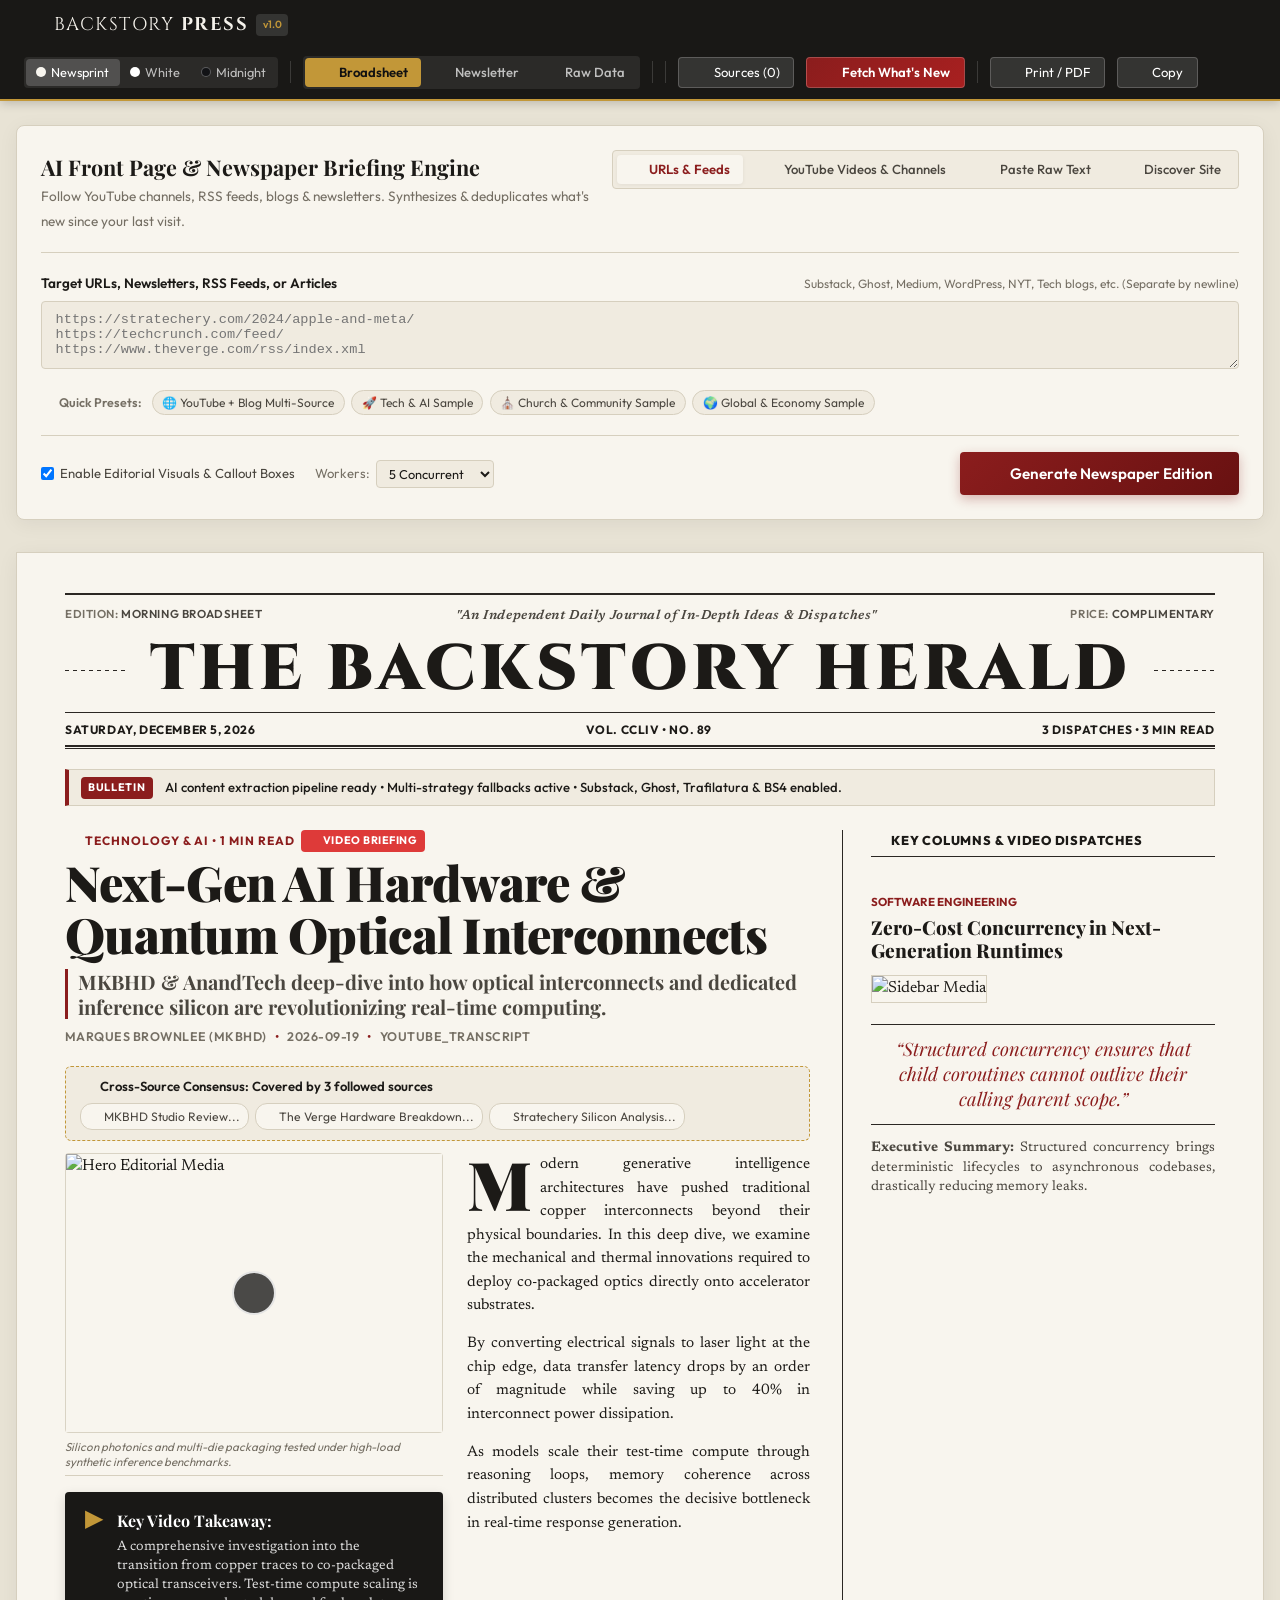
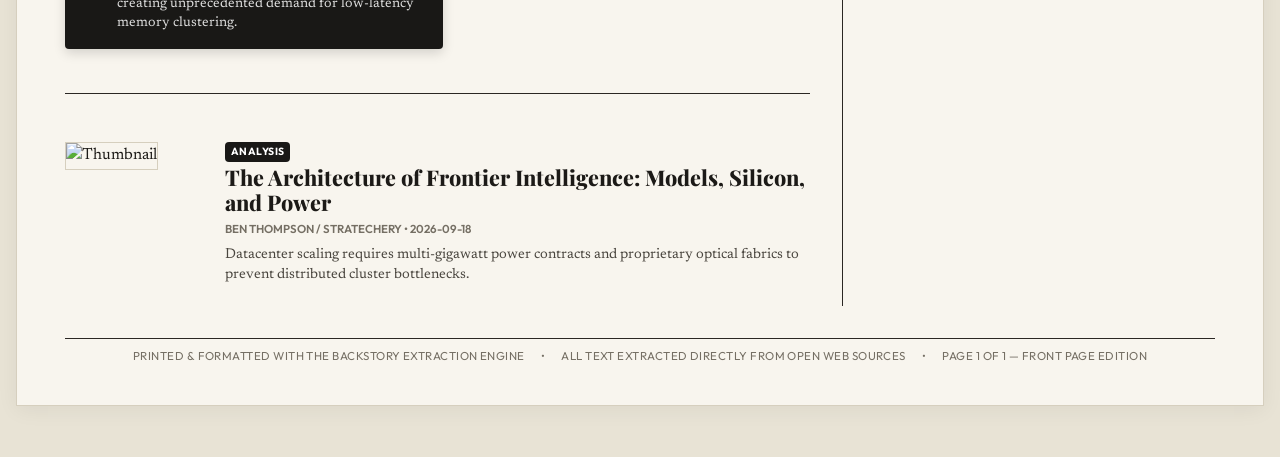
==== commit e3f7ac3f: "Integrate YouTube video processing, Whisper fallback, deduplication, and cron refresh scheduler" ====
--- a/static/index.html
+++ b/static/index.html
@@ -56,6 +56,18 @@
 
                 <div class="divider-v"></div>
 
+                <div class="divider-v"></div>
+
+                <!-- Followed Sources & Refresh Actions -->
+                <button type="button" class="action-btn" id="followedSourcesBtn" title="Manage Followed Channels & Feeds">
+                    <i data-lucide="rss"></i> <span>Sources (<span id="followedSourcesCountBadge">0</span>)</span>
+                </button>
+                <button type="button" class="action-btn action-btn-accent" id="manualRefreshBtn" title="Fetch What's New Since Last Checked (Trigger Cron/Schedule)">
+                    <i data-lucide="refresh-cw" id="refreshIcon"></i> <span>Fetch What's New</span>
+                </button>
+
+                <div class="divider-v"></div>
+
                 <!-- Action buttons -->
                 <button type="button" class="action-btn" id="printPdfBtn" title="Print or Save as PDF">
                     <i data-lucide="printer"></i> <span>Print / PDF</span>
@@ -76,14 +88,17 @@
                 <div class="panel-header">
                     <div class="panel-title-wrap">
                         <i data-lucide="sparkles" class="accent-sparkle"></i>
-                        <h2>Article Ingestion & Newspaper Engine</h2>
-                        <span class="panel-subtitle">Turn any URL, blog, RSS feed, or raw text into a broadsheet newspaper frontpage.</span>
+                        <h2>AI Front Page &amp; Newspaper Briefing Engine</h2>
+                        <span class="panel-subtitle">Follow YouTube channels, RSS feeds, blogs &amp; newsletters. Synthesizes &amp; deduplicates what's new since your last visit.</span>
                     </div>
 
                     <!-- Input Mode Tabs -->
                     <div class="input-tabs">
                         <button type="button" class="input-tab active" data-input-mode="urls">
-                            <i data-lucide="globe"></i> URLs & Feeds
+                            <i data-lucide="globe"></i> URLs &amp; Feeds
+                        </button>
+                        <button type="button" class="input-tab" data-input-mode="youtube">
+                            <i data-lucide="video"></i> YouTube Videos &amp; Channels
                         </button>
                         <button type="button" class="input-tab" data-input-mode="raw">
                             <i data-lucide="file-text"></i> Paste Raw Text
@@ -98,27 +113,53 @@
                 <div class="tab-content active" id="inputTab-urls">
                     <div class="url-input-box">
                         <label for="urlInput" class="form-label">
-                            <span>Target URLs or RSS Feeds (enter one or multiple separated by newlines)</span>
-                            <span class="label-hint">Substack, Ghost, Medium, WordPress, NYT, Tech blogs, etc.</span>
+                            <span>Target URLs, Newsletters, RSS Feeds, or Articles</span>
+                            <span class="label-hint">Substack, Ghost, Medium, WordPress, NYT, Tech blogs, etc. (Separate by newline)</span>
                         </label>
-                        <textarea id="urlInput" rows="3" placeholder="https://stratechery.com/2024/apple-and-meta/&#10;https://example.com/another-article" class="form-textarea font-mono"></textarea>
+                        <textarea id="urlInput" rows="3" placeholder="https://stratechery.com/2024/apple-and-meta/&#10;https://techcrunch.com/feed/&#10;https://www.theverge.com/rss/index.xml" class="form-textarea font-mono"></textarea>
                     </div>
 
                     <!-- Quick Sample Presets -->
                     <div class="presets-row">
                         <span class="presets-label"><i data-lucide="zap"></i> Quick Presets:</span>
                         <div class="preset-chips">
+                            <button type="button" class="preset-chip" data-preset="multisource">
+                                🌐 YouTube + Blog Multi-Source
+                            </button>
                             <button type="button" class="preset-chip" data-preset="tech">
-                                🚀 Tech & AI Sample
+                                🚀 Tech &amp; AI Sample
                             </button>
                             <button type="button" class="preset-chip" data-preset="church">
-                                ⛪ Church & Community Sample
+                                ⛪ Church &amp; Community Sample
                             </button>
                             <button type="button" class="preset-chip" data-preset="world">
-                                🌍 Global & Economy Sample
-                            </button>
-                            <button type="button" class="preset-chip" data-preset="culture">
-                                🎨 Culture & Philosophy
+                                🌍 Global &amp; Economy Sample
+                            </button>
+                        </div>
+                    </div>
+                </div>
+
+                <!-- Tab 1.5: YouTube Videos & Channels -->
+                <div class="tab-content" id="inputTab-youtube">
+                    <div class="url-input-box">
+                        <label for="ytInput" class="form-label">
+                            <span>YouTube Video or Channel URLs</span>
+                            <span class="label-hint">e.g. https://www.youtube.com/watch?v=... or https://www.youtube.com/@mkbhd (with automatic caption extraction &amp; Whisper fallback)</span>
+                        </label>
+                        <textarea id="ytInput" rows="3" placeholder="https://www.youtube.com/watch?v=kCc8FmEb1nY&#10;https://www.youtube.com/@mkbhd&#10;https://www.youtube.com/@Fireship" class="form-textarea font-mono"></textarea>
+                    </div>
+
+                    <div class="presets-row">
+                        <span class="presets-label"><i data-lucide="video"></i> YouTube Presets:</span>
+                        <div class="preset-chips">
+                            <button type="button" class="preset-chip" data-preset="yt_tech">
+                                🎥 MKBHD &amp; Verge Video Reviews
+                            </button>
+                            <button type="button" class="preset-chip" data-preset="yt_ai">
+                                🧠 AI Research &amp; 3Blue1Brown
+                            </button>
+                            <button type="button" class="preset-chip" data-preset="yt_fireship">
+                                ⚡ Fireship Code Dispatches
                             </button>
                         </div>
                     </div>
@@ -331,6 +372,12 @@
             </header>
 
             <div class="reader-modal-body" id="readerModalContent">
+                <div id="modalVideoEmbed" style="display: none; margin-bottom: 1.25rem; border-radius: 8px; overflow: hidden; background: #000;">
+                    <div style="position: relative; padding-bottom: 56.25%; height: 0; overflow: hidden;">
+                        <iframe id="modalVideoIframe" style="position: absolute; top:0; left: 0; width: 100%; height: 100%; border:0;" allow="accelerometer; autoplay; clipboard-write; encrypted-media; gyroscope; picture-in-picture" allowfullscreen></iframe>
+                    </div>
+                </div>
+
                 <h1 class="reader-title" id="modalTitle">Article Headline</h1>
                 <div class="reader-byline" id="modalByline">By Author • Published Date</div>
                 <div class="reader-divider"></div>
@@ -345,6 +392,71 @@
                 </a>
                 <button type="button" class="btn-secondary" id="modalCopyBtn">
                     <i data-lucide="copy"></i> Copy Article Text
+                </button>
+            </footer>
+        </div>
+    </div>
+
+    <!-- Followed Sources Management Modal / Drawer -->
+    <div class="reader-modal-overlay" id="sourcesModal" style="display: none;">
+        <div class="reader-modal-card sources-modal-card">
+            <header class="reader-modal-header">
+                <div class="reader-tags">
+                    <span class="badge badge-category"><i data-lucide="rss" style="width: 13px; height: 13px; vertical-align: middle;"></i> Sources Feed Manager</span>
+                </div>
+                <div class="reader-controls">
+                    <button type="button" class="icon-btn" id="closeSourcesBtn" title="Close">
+                        <i data-lucide="x"></i>
+                    </button>
+                </div>
+            </header>
+
+            <div class="reader-modal-body">
+                <h2 style="font-family: var(--font-headline); margin-bottom: 0.5rem;">Your Followed Sources &amp; Channels</h2>
+                <p style="color: var(--ink-muted); font-size: 0.9rem; margin-bottom: 1.25rem;">
+                    The AI periodically checks these sources via cron/scheduler. Click <strong>"Fetch What's New"</strong> anytime to pull dispatches published since your last visit.
+                </p>
+
+                <!-- Add Source Form -->
+                <div class="add-source-box">
+                    <h3 style="font-size: 0.95rem; font-family: var(--font-sans); font-weight: 600; margin-bottom: 0.6rem; color: var(--ink-primary);">Add New Followed Source</h3>
+                    <div class="add-source-grid">
+                        <input type="text" id="newSourceName" class="form-input" placeholder="Name (e.g. MKBHD or Stratechery)">
+                        <select id="newSourceType" class="form-select">
+                            <option value="youtube_channel">YouTube Channel</option>
+                            <option value="rss">RSS / Atom Feed</option>
+                            <option value="website">Blog / Website</option>
+                        </select>
+                    </div>
+                    <div style="margin-top: 0.5rem; display: flex; gap: 0.5rem;">
+                        <input type="url" id="newSourceUrl" class="form-input" style="flex: 1;" placeholder="URL (e.g. https://www.youtube.com/@mkbhd or https://stratechery.com/feed)">
+                        <button type="button" class="btn-primary" id="addSourceSubmitBtn" style="white-space: nowrap;">
+                            <i data-lucide="plus"></i> Add Source
+                        </button>
+                    </div>
+                </div>
+
+                <div class="reader-divider" style="margin: 1.5rem 0;"></div>
+
+                <!-- Sources List -->
+                <div class="sources-list-header">
+                    <h3 style="font-size: 0.95rem; font-family: var(--font-sans); font-weight: 600;">Active Followed Sources</h3>
+                    <button type="button" class="btn-sm" id="seedPresetSourcesBtn" title="Add curated tech & science channels">
+                        <i data-lucide="sparkles"></i> Load Recommended Sources
+                    </button>
+                </div>
+
+                <div class="sources-list" id="followedSourcesList">
+                    <div style="text-align: center; color: var(--ink-muted); padding: 1.5rem;">Loading followed sources...</div>
+                </div>
+            </div>
+
+            <footer class="reader-modal-footer">
+                <button type="button" class="btn-primary" id="triggerRefreshFromModalBtn">
+                    <i data-lucide="refresh-cw"></i> Fetch New Dispatches Now
+                </button>
+                <button type="button" class="btn-secondary" id="closeSourcesFooterBtn">
+                    Done
                 </button>
             </footer>
         </div>
--- a/static/style.css
+++ b/static/style.css
@@ -1452,6 +1452,205 @@
     color: #ffffff;
 }
 
+/* Action button accent (Fetch what's new) */
+.action-btn-accent {
+    background: linear-gradient(135deg, var(--ink-accent), #a82020) !important;
+    color: #ffffff !important;
+    border: 1px solid rgba(255, 255, 255, 0.2) !important;
+    font-weight: 600;
+}
+.action-btn-accent:hover {
+    background: linear-gradient(135deg, #a82020, #cb2d2d) !important;
+    box-shadow: 0 0 12px rgba(185, 28, 28, 0.4);
+}
+
+/* Video Badges & Play Overlays */
+.video-badge {
+    display: inline-flex;
+    align-items: center;
+    gap: 4px;
+    background: rgba(220, 38, 38, 0.9);
+    color: #ffffff;
+    font-size: 0.68rem;
+    font-weight: 700;
+    padding: 2px 7px;
+    border-radius: 4px;
+    text-transform: uppercase;
+    letter-spacing: 0.05em;
+    font-family: var(--font-sans);
+}
+
+.video-thumbnail-wrap {
+    position: relative;
+    cursor: pointer;
+    overflow: hidden;
+    border-radius: 4px;
+}
+
+.video-play-icon {
+    position: absolute;
+    top: 50%;
+    left: 50%;
+    transform: translate(-50%, -50%);
+    width: 44px;
+    height: 44px;
+    background: rgba(0, 0, 0, 0.7);
+    border-radius: 50%;
+    display: flex;
+    align-items: center;
+    justify-content: center;
+    color: #ffffff;
+    border: 2px solid rgba(255, 255, 255, 0.85);
+    transition: all 0.2s ease;
+}
+
+.video-thumbnail-wrap:hover .video-play-icon {
+    transform: translate(-50%, -50%) scale(1.12);
+    background: rgba(220, 38, 38, 0.9);
+    border-color: #ffffff;
+}
+
+/* Cross-Source Deduplication Pill & Multi-Coverage Bar */
+.cross-source-banner {
+    background: var(--bg-paper-alt);
+    border: 1px dashed var(--accent-gold);
+    border-radius: 6px;
+    padding: 0.6rem 0.85rem;
+    margin: 0.75rem 0;
+    font-family: var(--font-sans);
+    font-size: 0.82rem;
+}
+
+.cross-source-banner-header {
+    display: flex;
+    align-items: center;
+    gap: 6px;
+    font-weight: 600;
+    color: var(--ink-primary);
+    margin-bottom: 0.35rem;
+}
+
+.cross-source-links {
+    display: flex;
+    flex-wrap: wrap;
+    gap: 6px;
+}
+
+.source-pill {
+    display: inline-flex;
+    align-items: center;
+    gap: 4px;
+    background: var(--bg-paper);
+    border: 1px solid var(--rule-light);
+    padding: 3px 8px;
+    border-radius: 12px;
+    font-size: 0.76rem;
+    color: var(--ink-secondary);
+    text-decoration: none;
+    transition: all 0.15s ease;
+}
+
+.source-pill:hover {
+    border-color: var(--ink-accent);
+    color: var(--ink-accent);
+    background: var(--bg-paper-alt);
+}
+
+/* Followed Sources Drawer & Modal */
+.sources-modal-card {
+    max-width: 680px;
+    width: 90%;
+}
+
+.add-source-box {
+    background: var(--bg-paper-alt);
+    border: 1px solid var(--rule-light);
+    border-radius: 8px;
+    padding: 1rem;
+}
+
+.add-source-grid {
+    display: grid;
+    grid-template-columns: 2fr 1fr;
+    gap: 0.5rem;
+}
+
+.sources-list-header {
+    display: flex;
+    align-items: center;
+    justify-content: space-between;
+    margin-bottom: 0.75rem;
+}
+
+.sources-list {
+    display: flex;
+    flex-direction: column;
+    gap: 0.6rem;
+    max-height: 280px;
+    overflow-y: auto;
+    padding-right: 4px;
+}
+
+.source-item {
+    display: flex;
+    align-items: center;
+    justify-content: space-between;
+    background: var(--bg-paper-alt);
+    border: 1px solid var(--rule-light);
+    padding: 0.6rem 0.85rem;
+    border-radius: 6px;
+    gap: 0.5rem;
+}
+
+.source-item-info {
+    display: flex;
+    flex-direction: column;
+    min-width: 0;
+}
+
+.source-item-name {
+    font-weight: 600;
+    font-size: 0.88rem;
+    color: var(--ink-primary);
+    white-space: nowrap;
+    overflow: hidden;
+    text-overflow: ellipsis;
+}
+
+.source-item-url {
+    font-size: 0.75rem;
+    color: var(--ink-muted);
+    white-space: nowrap;
+    overflow: hidden;
+    text-overflow: ellipsis;
+    font-family: var(--font-mono);
+}
+
+.source-item-badge {
+    font-size: 0.68rem;
+    padding: 2px 6px;
+    border-radius: 4px;
+    background: var(--bg-paper);
+    border: 1px solid var(--rule-light);
+    color: var(--ink-secondary);
+    font-weight: 500;
+}
+
+.source-item-del {
+    background: transparent;
+    border: none;
+    color: var(--ink-muted);
+    cursor: pointer;
+    padding: 4px;
+    border-radius: 4px;
+    transition: color 0.15s ease;
+}
+
+.source-item-del:hover {
+    color: #ef4444;
+    background: rgba(239, 68, 68, 0.1);
+}
+
 /* Toast Container */
 .toast-container {
     position: fixed;
